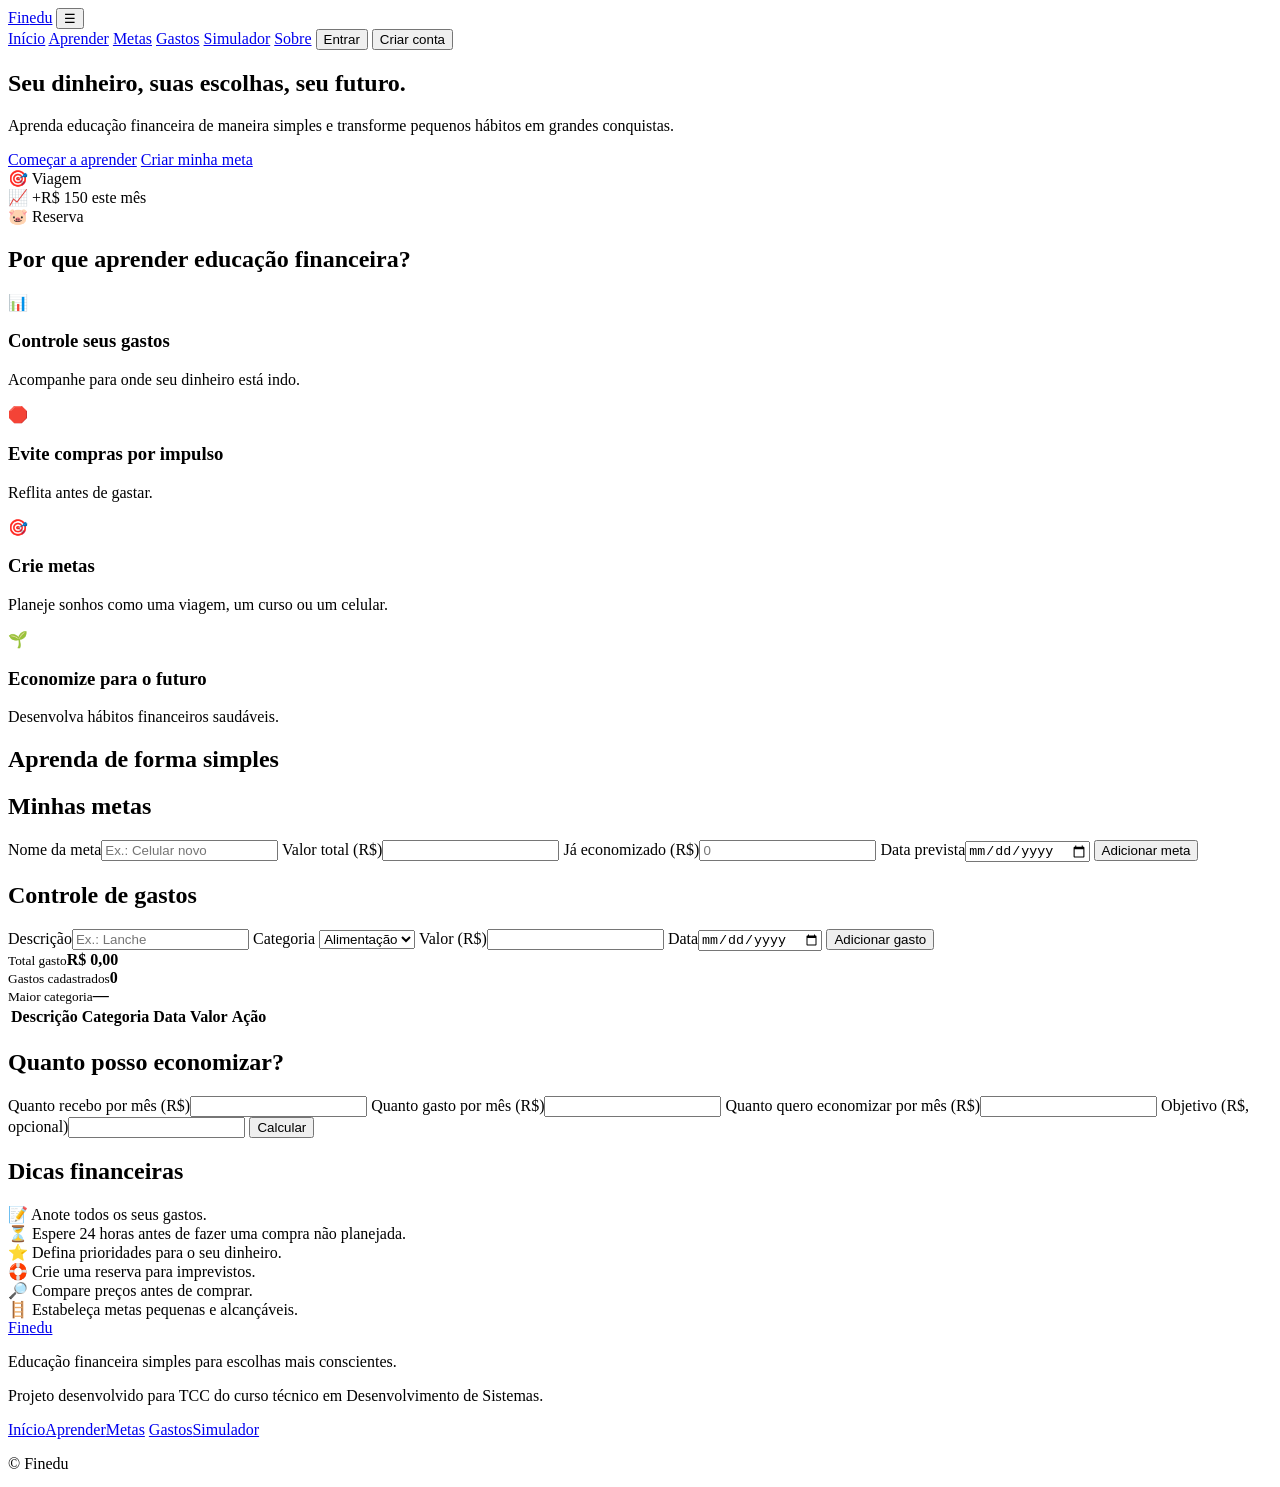
==== index.html @ bc278baf "Adiciona a página principal do Finedu" ====
<!DOCTYPE html>
<html lang="pt-BR">
<head>
  <meta charset="UTF-8">
  <meta name="viewport" content="width=device-width, initial-scale=1">
  <title>Finedu | Educação financeira para jovens</title>
  <meta name="description" content="Educação financeira simples para escolhas mais conscientes.">
  <meta name="theme-color" content="#15803D">
  <link rel="stylesheet" href="style.css">
</head>
<body>

<!-- 1. CABEÇALHO -->
<header class="header">
  <div class="container nav">
    <a href="#inicio" class="logo">Fin<span>edu</span></a>
    <button class="menu-btn" id="menuBtn" aria-label="Abrir menu" aria-expanded="false">☰</button>
    <nav id="menu" class="menu" aria-label="Menu principal">
      <a href="#inicio">Início</a>
      <a href="#aprender">Aprender</a>
      <a href="#metas">Metas</a>
      <a href="#gastos">Gastos</a>
      <a href="#simulador">Simulador</a>
      <a href="#sobre">Sobre</a>
      <button class="btn btn-outline" data-aviso="Em breve você poderá entrar na sua conta!">Entrar</button>
      <button class="btn" data-aviso="Em breve você poderá criar sua conta!">Criar conta</button>
    </nav>
  </div>
</header>

<main>
<!-- 2. HERO -->
<section id="inicio" class="hero">
  <div class="container hero-grid">
    <div>
      <h1>Seu dinheiro, suas escolhas, seu futuro.</h1>
      <p>Aprenda educação financeira de maneira simples e transforme pequenos hábitos em grandes conquistas.</p>
      <div class="hero-btns">
        <a href="#aprender" class="btn">Começar a aprender</a>
        <a href="#metas" class="btn btn-outline">Criar minha meta</a>
      </div>
    </div>
    <div class="hero-art" aria-hidden="true">
      <div class="art-card c1">🎯 Viagem<div class="bar"><i style="width:70%"></i></div></div>
      <div class="art-card c2">📈 +R$ 150 este mês</div>
      <div class="art-card c3">🐷 Reserva<div class="bar"><i style="width:40%"></i></div></div>
    </div>
  </div>
</section>

<!-- 3. POR QUE APRENDER -->
<section class="section alt">
  <div class="container">
    <h2>Por que aprender educação financeira?</h2>
    <div class="grid">
      <article class="card"><span class="icon">📊</span><h3>Controle seus gastos</h3><p>Acompanhe para onde seu dinheiro está indo.</p></article>
      <article class="card"><span class="icon">🛑</span><h3>Evite compras por impulso</h3><p>Reflita antes de gastar.</p></article>
      <article class="card"><span class="icon">🎯</span><h3>Crie metas</h3><p>Planeje sonhos como uma viagem, um curso ou um celular.</p></article>
      <article class="card"><span class="icon">🌱</span><h3>Economize para o futuro</h3><p>Desenvolva hábitos financeiros saudáveis.</p></article>
    </div>
  </div>
</section>

<!-- 4. APRENDER -->
<section id="aprender" class="section">
  <div class="container">
    <h2>Aprenda de forma simples</h2>
    <div class="grid" id="topicos"></div>
  </div>
</section>

<!-- 5. METAS -->
<section id="metas" class="section alt">
  <div class="container">
    <h2>Minhas metas</h2>
    <form id="formMeta" class="card form" novalidate>
      <label>Nome da meta<input type="text" id="metaNome" placeholder="Ex.: Celular novo"></label>
      <label>Valor total (R$)<input type="number" id="metaTotal" min="0" step="0.01"></label>
      <label>Já economizado (R$)<input type="number" id="metaGuardado" min="0" step="0.01" placeholder="0"></label>
      <label>Data prevista<input type="date" id="metaData"></label>
      <button class="btn" type="submit">Adicionar meta</button>
      </form>
    <div class="grid" id="listaMetas"></div>
  </div>
</section>

<!-- 6. GASTOS -->
<section id="gastos" class="section">
  <div class="container">
    <h2>Controle de gastos</h2>
    <form id="formGasto" class="card form" novalidate>
      <label>Descrição<input type="text" id="gastoDesc" placeholder="Ex.: Lanche"></label>
      <label>Categoria
        <select id="gastoCat">
          <option>Alimentação</option><option>Transporte</option><option>Lazer</option>
          <option>Estudos</option><option>Roupas</option><option>Saúde</option><option>Outros</option>
        </select>
      </label>
      <label>Valor (R$)<input type="number" id="gastoValor" min="0" step="0.01"></label>
      <label>Data<input type="date" id="gastoData"></label>
      <button class="btn" type="submit">Adicionar gasto</button>
      </form>
    <div class="resumo">
      <div class="card"><small>Total gasto</small><strong id="totalGasto">R$ 0,00</strong></div>
      <div class="card"><small>Gastos cadastrados</small><strong id="qtdGasto">0</strong></div>
      <div class="card"><small>Maior categoria</small><strong id="topCat">—</strong></div>
    </div>
    <div class="tabela-wrap">
      <table>
        <thead><tr><th>Descrição</th><th>Categoria</th><th>Data</th><th>Valor</th><th>Ação</th></tr></thead>
        <tbody id="listaGastos"></tbody>
      </table>
    </div>
  </div>
</section>

<!-- 7. SIMULADOR -->
<section id="simulador" class="section alt">
  <div class="container">
    <h2>Quanto posso economizar?</h2>
    <form id="formSim" class="card form" novalidate>
      <label>Quanto recebo por mês (R$)<input type="number" id="simRenda" min="0" step="0.01"></label>
      <label>Quanto gasto por mês (R$)<input type="number" id="simGasto" min="0" step="0.01"></label>
      <label>Quanto quero economizar por mês (R$)<input type="number" id="simEco" min="0" step="0.01"></label>
      <label>Objetivo (R$, opcional)<input type="number" id="simObj" min="0" step="0.01"></label>
      <button class="btn" type="submit">Calcular</button>
    </form>
    <div class="card resultado" id="resultadoSim" role="status" hidden></div>
  </div>
</section>

<!-- 8. DICAS -->
<section class="section">
  <div class="container">
    <h2>Dicas financeiras</h2>
    <div class="grid">
      <div class="card dica">📝 Anote todos os seus gastos.</div>
      <div class="card dica">⏳ Espere 24 horas antes de fazer uma compra não planejada.</div>
      <div class="card dica">⭐ Defina prioridades para o seu dinheiro.</div>
      <div class="card dica">🛟 Crie uma reserva para imprevistos.</div>
      <div class="card dica">🔎 Compare preços antes de comprar.</div>
      <div class="card dica">🪜 Estabeleça metas pequenas e alcançáveis.</div>
    </div>
  </div>
</section>
</main>

<!-- 9. RODAPÉ -->
<footer id="sobre" class="footer">
  <div class="container foot-grid">
    <div>
      <a href="#inicio" class="logo">Fin<span>edu</span></a>
      <p>Educação financeira simples para escolhas mais conscientes.</p>
      <p>Projeto desenvolvido para TCC do curso técnico em Desenvolvimento de Sistemas.</p>
    </div>
    <nav aria-label="Links do rodapé">
      <a href="#inicio">Início</a><a href="#aprender">Aprender</a><a href="#metas">Metas</a>
      <a href="#gastos">Gastos</a><a href="#simulador">Simulador</a>
    </nav>
  </div>
  <p class="copy">© <span id="ano"></span> Finedu</p>
</footer>

<!-- MODAL (conteúdos e avisos) -->
<div class="modal" id="modal" hidden>
  <div class="modal-box" role="dialog" aria-modal="true" aria-labelledby="modalTitulo">
    <button class="fechar" id="fecharModal" aria-label="Fechar">✕</button>
    <h3 id="modalTitulo"></h3>
    <p id="modalTexto"></p>
  </div>
</div>

<div id="toast" class="toast" role="status" aria-live="polite"></div>
<script src="script.js"></script>
</body>
</html>
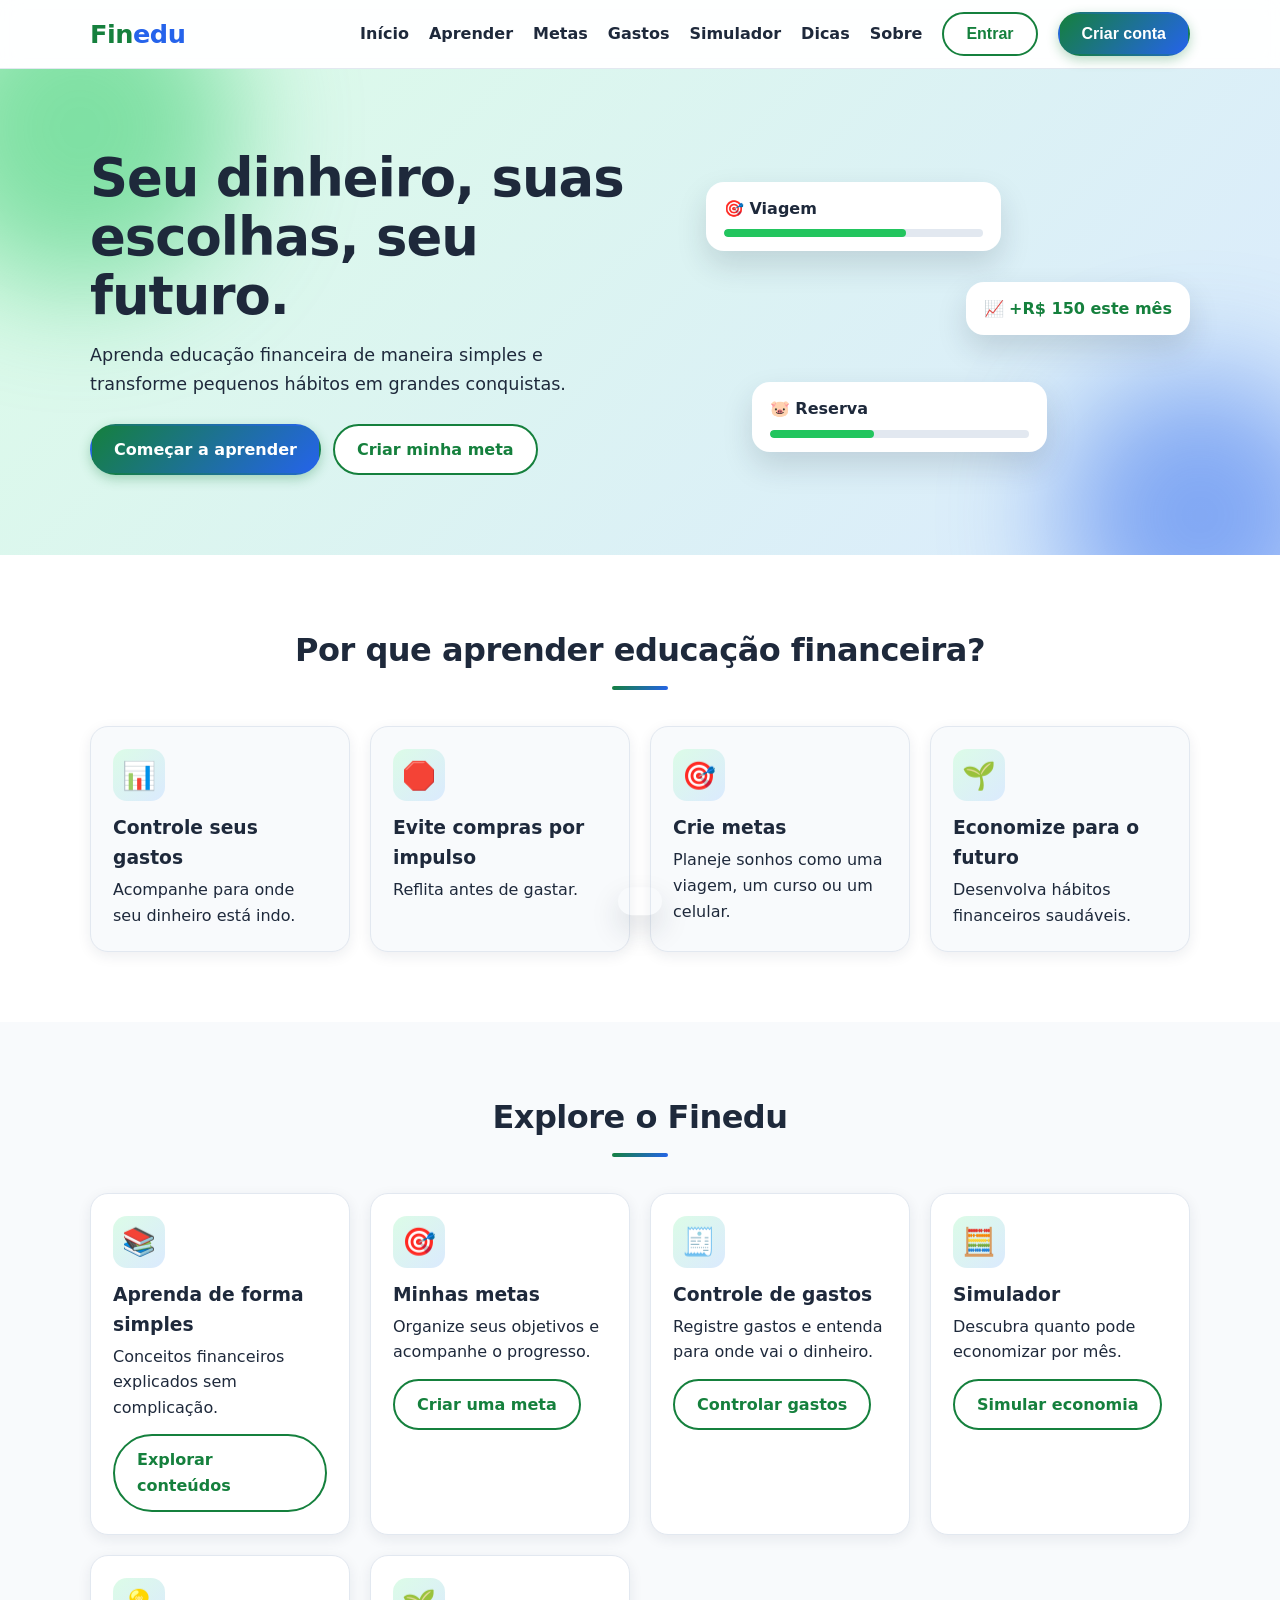
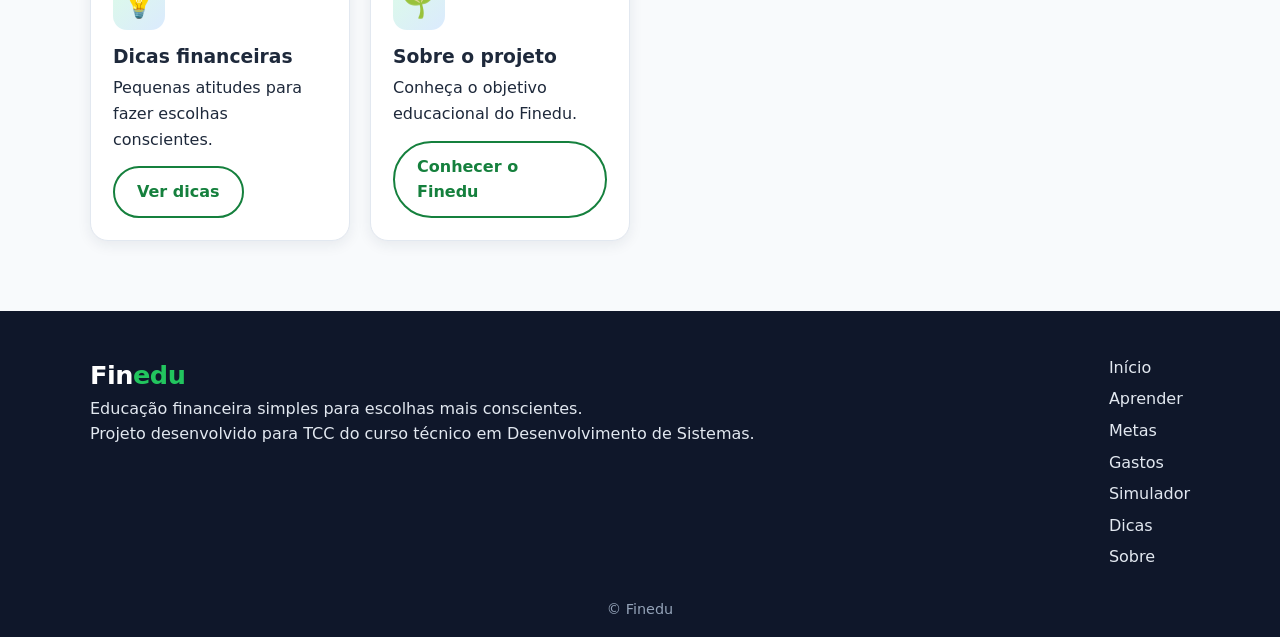
==== commit 0e5e94b6: "Refatora Finedu em páginas separadas" ====
--- a/index.html
+++ b/index.html
@@ -1,55 +1,5 @@
-<!DOCTYPE html>
-<html lang="pt-BR">
-<head>
-  <meta charset="UTF-8">
-  <meta name="viewport" content="width=device-width, initial-scale=1">
-  <title>Finedu | Educação financeira para jovens</title>
-  <meta name="description" content="Educação financeira simples para escolhas mais conscientes.">
-  <meta name="theme-color" content="#15803D">
-  <link rel="stylesheet" href="style.css">
-</head>
-<body>
-
-<!-- 1. CABEÇALHO -->
-<header class="header">
-  <div class="container nav">
-    <a href="#inicio" class="logo">Fin<span>edu</span></a>
-    <button class="menu-btn" id="menuBtn" aria-label="Abrir menu" aria-expanded="false">☰</button>
-    <nav id="menu" class="menu" aria-label="Menu principal">
-      <a href="#inicio">Início</a>
-      <a href="#aprender">Aprender</a>
-      <a href="#metas">Metas</a>
-      <a href="#gastos">Gastos</a>
-      <a href="#simulador">Simulador</a>
-      <a href="#sobre">Sobre</a>
-      <button class="btn btn-outline" data-aviso="Em breve você poderá entrar na sua conta!">Entrar</button>
-      <button class="btn" data-aviso="Em breve você poderá criar sua conta!">Criar conta</button>
-    </nav>
-  </div>
-</header>
-
-<main>
-<!-- 2. HERO -->
-<section id="inicio" class="hero">
-  <div class="container hero-grid">
-    <div>
-      <h1>Seu dinheiro, suas escolhas, seu futuro.</h1>
-      <p>Aprenda educação financeira de maneira simples e transforme pequenos hábitos em grandes conquistas.</p>
-      <div class="hero-btns">
-        <a href="#aprender" class="btn">Começar a aprender</a>
-        <a href="#metas" class="btn btn-outline">Criar minha meta</a>
-      </div>
-    </div>
-    <div class="hero-art" aria-hidden="true">
-      <div class="art-card c1">🎯 Viagem<div class="bar"><i style="width:70%"></i></div></div>
-      <div class="art-card c2">📈 +R$ 150 este mês</div>
-      <div class="art-card c3">🐷 Reserva<div class="bar"><i style="width:40%"></i></div></div>
-    </div>
-  </div>
-</section>
-
-<!-- 3. POR QUE APRENDER -->
-<section class="section alt">
+<!doctype html>
+<html lang="pt-BR"><head><meta charset="UTF-8"><meta name="viewport" content="width=device-width, initial-scale=1"><title>Início | Finedu</title><meta name="description" content="Educação financeira simples para escolhas mais conscientes."><meta name="theme-color" content="#15803D"><link rel="stylesheet" href="style.css"></head><body><header class="header"><div class="container nav"><a href="index.html" class="logo">Fin<span>edu</span></a><button class="menu-btn" id="menuBtn" aria-label="Abrir menu" aria-controls="menu" aria-expanded="false">☰</button><nav id="menu" class="menu" aria-label="Menu principal"><a href="index.html" class="ativo" aria-current="page">Início</a><a href="aprender.html">Aprender</a><a href="metas.html">Metas</a><a href="gastos.html">Gastos</a><a href="simulador.html">Simulador</a><a href="dicas.html">Dicas</a><a href="sobre.html">Sobre</a><button class="btn btn-outline" type="button" data-aviso="Em breve você poderá entrar na sua conta!">Entrar</button><button class="btn" type="button" data-aviso="Em breve você poderá criar sua conta!">Criar conta</button></nav></div></header><main><section id="inicio" class="hero"><div class="container hero-grid"><div><h1>Seu dinheiro, suas escolhas, seu futuro.</h1><p>Aprenda educação financeira de maneira simples e transforme pequenos hábitos em grandes conquistas.</p><div class="hero-btns"><a href="aprender.html" class="btn">Começar a aprender</a><a href="metas.html" class="btn btn-outline">Criar minha meta</a></div></div><div class="hero-art" aria-hidden="true"><div class="art-card c1">🎯 Viagem<div class="bar"><i style="width:70%"></i></div></div><div class="art-card c2">📈 +R$ 150 este mês</div><div class="art-card c3">🐷 Reserva<div class="bar"><i style="width:40%"></i></div></div></div></div></section><section class="section alt">
   <div class="container">
     <h2>Por que aprender educação financeira?</h2>
     <div class="grid">
@@ -59,118 +9,4 @@
       <article class="card"><span class="icon">🌱</span><h3>Economize para o futuro</h3><p>Desenvolva hábitos financeiros saudáveis.</p></article>
     </div>
   </div>
-</section>
-
-<!-- 4. APRENDER -->
-<section id="aprender" class="section">
-  <div class="container">
-    <h2>Aprenda de forma simples</h2>
-    <div class="grid" id="topicos"></div>
-  </div>
-</section>
-
-<!-- 5. METAS -->
-<section id="metas" class="section alt">
-  <div class="container">
-    <h2>Minhas metas</h2>
-    <form id="formMeta" class="card form" novalidate>
-      <label>Nome da meta<input type="text" id="metaNome" placeholder="Ex.: Celular novo"></label>
-      <label>Valor total (R$)<input type="number" id="metaTotal" min="0" step="0.01"></label>
-      <label>Já economizado (R$)<input type="number" id="metaGuardado" min="0" step="0.01" placeholder="0"></label>
-      <label>Data prevista<input type="date" id="metaData"></label>
-      <button class="btn" type="submit">Adicionar meta</button>
-      </form>
-    <div class="grid" id="listaMetas"></div>
-  </div>
-</section>
-
-<!-- 6. GASTOS -->
-<section id="gastos" class="section">
-  <div class="container">
-    <h2>Controle de gastos</h2>
-    <form id="formGasto" class="card form" novalidate>
-      <label>Descrição<input type="text" id="gastoDesc" placeholder="Ex.: Lanche"></label>
-      <label>Categoria
-        <select id="gastoCat">
-          <option>Alimentação</option><option>Transporte</option><option>Lazer</option>
-          <option>Estudos</option><option>Roupas</option><option>Saúde</option><option>Outros</option>
-        </select>
-      </label>
-      <label>Valor (R$)<input type="number" id="gastoValor" min="0" step="0.01"></label>
-      <label>Data<input type="date" id="gastoData"></label>
-      <button class="btn" type="submit">Adicionar gasto</button>
-      </form>
-    <div class="resumo">
-      <div class="card"><small>Total gasto</small><strong id="totalGasto">R$ 0,00</strong></div>
-      <div class="card"><small>Gastos cadastrados</small><strong id="qtdGasto">0</strong></div>
-      <div class="card"><small>Maior categoria</small><strong id="topCat">—</strong></div>
-    </div>
-    <div class="tabela-wrap">
-      <table>
-        <thead><tr><th>Descrição</th><th>Categoria</th><th>Data</th><th>Valor</th><th>Ação</th></tr></thead>
-        <tbody id="listaGastos"></tbody>
-      </table>
-    </div>
-  </div>
-</section>
-
-<!-- 7. SIMULADOR -->
-<section id="simulador" class="section alt">
-  <div class="container">
-    <h2>Quanto posso economizar?</h2>
-    <form id="formSim" class="card form" novalidate>
-      <label>Quanto recebo por mês (R$)<input type="number" id="simRenda" min="0" step="0.01"></label>
-      <label>Quanto gasto por mês (R$)<input type="number" id="simGasto" min="0" step="0.01"></label>
-      <label>Quanto quero economizar por mês (R$)<input type="number" id="simEco" min="0" step="0.01"></label>
-      <label>Objetivo (R$, opcional)<input type="number" id="simObj" min="0" step="0.01"></label>
-      <button class="btn" type="submit">Calcular</button>
-    </form>
-    <div class="card resultado" id="resultadoSim" role="status" hidden></div>
-  </div>
-</section>
-
-<!-- 8. DICAS -->
-<section class="section">
-  <div class="container">
-    <h2>Dicas financeiras</h2>
-    <div class="grid">
-      <div class="card dica">📝 Anote todos os seus gastos.</div>
-      <div class="card dica">⏳ Espere 24 horas antes de fazer uma compra não planejada.</div>
-      <div class="card dica">⭐ Defina prioridades para o seu dinheiro.</div>
-      <div class="card dica">🛟 Crie uma reserva para imprevistos.</div>
-      <div class="card dica">🔎 Compare preços antes de comprar.</div>
-      <div class="card dica">🪜 Estabeleça metas pequenas e alcançáveis.</div>
-    </div>
-  </div>
-</section>
-</main>
-
-<!-- 9. RODAPÉ -->
-<footer id="sobre" class="footer">
-  <div class="container foot-grid">
-    <div>
-      <a href="#inicio" class="logo">Fin<span>edu</span></a>
-      <p>Educação financeira simples para escolhas mais conscientes.</p>
-      <p>Projeto desenvolvido para TCC do curso técnico em Desenvolvimento de Sistemas.</p>
-    </div>
-    <nav aria-label="Links do rodapé">
-      <a href="#inicio">Início</a><a href="#aprender">Aprender</a><a href="#metas">Metas</a>
-      <a href="#gastos">Gastos</a><a href="#simulador">Simulador</a>
-    </nav>
-  </div>
-  <p class="copy">© <span id="ano"></span> Finedu</p>
-</footer>
-
-<!-- MODAL (conteúdos e avisos) -->
-<div class="modal" id="modal" hidden>
-  <div class="modal-box" role="dialog" aria-modal="true" aria-labelledby="modalTitulo">
-    <button class="fechar" id="fecharModal" aria-label="Fechar">✕</button>
-    <h3 id="modalTitulo"></h3>
-    <p id="modalTexto"></p>
-  </div>
-</div>
-
-<div id="toast" class="toast" role="status" aria-live="polite"></div>
-<script src="script.js"></script>
-</body>
-</html>
+</section><section class="section"><div class="container"><h2>Explore o Finedu</h2><div class="grid"><article class="card"><span class="icon" aria-hidden="true">📚</span><h3>Aprenda de forma simples</h3><p>Conceitos financeiros explicados sem complicação.</p><a class="btn btn-outline" href="aprender.html">Explorar conteúdos</a></article><article class="card"><span class="icon" aria-hidden="true">🎯</span><h3>Minhas metas</h3><p>Organize seus objetivos e acompanhe o progresso.</p><a class="btn btn-outline" href="metas.html">Criar uma meta</a></article><article class="card"><span class="icon" aria-hidden="true">🧾</span><h3>Controle de gastos</h3><p>Registre gastos e entenda para onde vai o dinheiro.</p><a class="btn btn-outline" href="gastos.html">Controlar gastos</a></article><article class="card"><span class="icon" aria-hidden="true">🧮</span><h3>Simulador</h3><p>Descubra quanto pode economizar por mês.</p><a class="btn btn-outline" href="simulador.html">Simular economia</a></article><article class="card"><span class="icon" aria-hidden="true">💡</span><h3>Dicas financeiras</h3><p>Pequenas atitudes para fazer escolhas conscientes.</p><a class="btn btn-outline" href="dicas.html">Ver dicas</a></article><article class="card"><span class="icon" aria-hidden="true">🌱</span><h3>Sobre o projeto</h3><p>Conheça o objetivo educacional do Finedu.</p><a class="btn btn-outline" href="sobre.html">Conhecer o Finedu</a></article></div></div></section></main><footer class="footer"><div class="container foot-grid"><div><a href="index.html" class="logo">Fin<span>edu</span></a><p>Educação financeira simples para escolhas mais conscientes.</p><p>Projeto desenvolvido para TCC do curso técnico em Desenvolvimento de Sistemas.</p></div><nav aria-label="Links do rodapé"><a href="index.html">Início</a><a href="aprender.html">Aprender</a><a href="metas.html">Metas</a><a href="gastos.html">Gastos</a><a href="simulador.html">Simulador</a><a href="dicas.html">Dicas</a><a href="sobre.html">Sobre</a></nav></div><p class="copy">© <span id="ano"></span> Finedu</p></footer><div class="modal" id="modal" hidden><div class="modal-box" role="dialog" aria-modal="true" aria-labelledby="modalTitulo"><button class="fechar" id="fecharModal" aria-label="Fechar">✕</button><h3 id="modalTitulo"></h3><p id="modalTexto"></p></div></div><div id="toast" class="toast" role="status" aria-live="polite"></div><script src="script.js"></script></body></html>
--- a/style.css
+++ b/style.css
@@ -0,0 +1,141 @@
+/* ===== Variáveis ===== */
+:root {
+  --verde: #22C55E; --verde-escuro: #15803D; --azul: #2563EB;
+  --fundo: #F8FAFC; --texto: #1E293B; --cinza: #E2E8F0; --erro: #B91C1C;
+  --grad: linear-gradient(135deg, #15803D, #2563EB);
+  --raio: 18px; --sombra: 0 4px 14px rgba(30, 41, 59, .08); --sombra-forte: 0 14px 30px rgba(30, 41, 59, .15);
+}
+* { box-sizing: border-box; margin: 0; }
+html { scroll-behavior: smooth; scroll-padding-top: 70px; }
+body { font-family: system-ui, -apple-system, "Segoe UI", Arial, sans-serif; background: var(--fundo); color: var(--texto); line-height: 1.6; }
+a { color: inherit; text-decoration: none; }
+:focus-visible { outline: 3px solid var(--azul); outline-offset: 2px; }
+.container { width: min(1100px, 92%); margin: auto; }
+
+/* ===== Animações ===== */
+@keyframes subir { from { opacity: 0; transform: translateY(28px); } }
+@keyframes flutuar { 50% { transform: translateY(-10px); } }
+.reveal { opacity: 0; }
+.reveal.visivel { opacity: 1; animation: subir .7s ease backwards; animation-delay: var(--d, 0ms); }
+
+/* ===== Cabeçalho ===== */
+.header { position: sticky; top: 0; z-index: 10; background: rgba(255, 255, 255, .85); backdrop-filter: blur(10px); box-shadow: 0 1px 0 var(--cinza); }
+.nav { display: flex; justify-content: space-between; align-items: center; padding: 12px 0; }
+.logo { font-size: 1.6rem; font-weight: 800; color: var(--verde-escuro); letter-spacing: -.5px; }
+.logo span { color: var(--azul); }
+.menu { display: flex; align-items: center; gap: 20px; }
+.menu a:not(.btn) { font-weight: 600; position: relative; }
+.menu a:not(.btn)::after { content: ""; position: absolute; left: 0; bottom: -4px; width: 0; height: 2px; background: var(--azul); transition: width .3s; }
+.menu a:not(.btn):hover::after { width: 100%; }
+.menu-btn { display: none; font-size: 1.6rem; background: none; border: 0; cursor: pointer; color: var(--texto); }
+
+/* ===== Botões ===== */
+.btn { display: inline-block; background: var(--grad); color: #fff; border: 2px solid transparent; padding: 11px 22px; border-radius: 999px;
+  font-weight: 700; font-size: 1rem; cursor: pointer; box-shadow: 0 4px 12px rgba(21, 128, 61, .3); transition: transform .25s, box-shadow .25s, filter .25s; }
+.btn:hover { transform: translateY(-3px); box-shadow: 0 10px 20px rgba(37, 99, 235, .3); filter: brightness(1.08); }
+.btn:active { transform: translateY(0); }
+.btn-outline { background: #fff; color: var(--verde-escuro); border-color: var(--verde-escuro); box-shadow: none; }
+.btn-outline:hover { background: var(--verde-escuro); color: #fff; }
+
+/* ===== Hero ===== */
+.hero { position: relative; overflow: hidden; background: linear-gradient(135deg, #DCFCE7, #DBEAFE); padding: 80px 0; }
+.hero::before, .hero::after { content: ""; position: absolute; border-radius: 50%; filter: blur(60px); opacity: .5; }
+.hero::before { width: 320px; height: 320px; background: var(--verde); top: -100px; left: -80px; }
+.hero::after { width: 280px; height: 280px; background: var(--azul); bottom: -100px; right: -60px; }
+.hero-grid { position: relative; z-index: 1; display: grid; grid-template-columns: 1.1fr 1fr; gap: 30px; align-items: center; }
+.hero h1 { font-size: clamp(2rem, 5.5vw, 3.3rem); line-height: 1.12; margin-bottom: 16px; letter-spacing: -1px; }
+.hero p { margin-bottom: 26px; font-size: 1.1rem; max-width: 520px; }
+.hero-btns { display: flex; gap: 12px; flex-wrap: wrap; }
+.hero-art { position: relative; min-height: 280px; }
+.art-card { position: absolute; background: #fff; padding: 14px 18px; border-radius: var(--raio); box-shadow: var(--sombra-forte); font-weight: 700; animation: flutuar 5s ease-in-out infinite; }
+.c1 { top: 10px; left: 5%; width: 58%; }
+.c2 { top: 110px; right: 0; color: var(--verde-escuro); animation-delay: -1.5s; }
+.c3 { bottom: 0; left: 14%; width: 58%; animation-delay: -3s; }
+.bar { height: 8px; background: var(--cinza); border-radius: 99px; margin-top: 8px; overflow: hidden; }
+.bar i { display: block; height: 100%; background: var(--verde); border-radius: 99px; }
+
+/* ===== Seções e cards ===== */
+.section { padding: 70px 0; } .alt { background: #fff; }
+h2 { font-size: clamp(1.6rem, 4vw, 2rem); margin-bottom: 36px; text-align: center; letter-spacing: -.5px; }
+h2::after { content: ""; display: block; width: 56px; height: 4px; margin: 10px auto 0; background: var(--grad); border-radius: 99px; }
+.grid { display: grid; grid-template-columns: repeat(auto-fit, minmax(240px, 1fr)); gap: 20px; }
+.card { background: #fff; border: 1px solid var(--cinza); border-radius: var(--raio); box-shadow: var(--sombra); padding: 22px; transition: transform .3s, box-shadow .3s, border-color .3s; }
+.alt .card { background: var(--fundo); }
+.card:hover { transform: translateY(-6px); box-shadow: var(--sombra-forte); border-color: var(--verde); }
+.icon { display: inline-grid; place-items: center; width: 52px; height: 52px; font-size: 1.7rem; border-radius: 14px; background: linear-gradient(135deg, #DCFCE7, #DBEAFE); }
+.card h3 { margin: 12px 0 4px; } .card .btn { margin-top: 14px; }
+.dica { font-weight: 600; border-left: 5px solid var(--verde); }
+
+/* ===== Formulários ===== */
+.form { display: grid; grid-template-columns: repeat(auto-fit, minmax(200px, 1fr)); gap: 16px; align-items: start; margin-bottom: 28px; }
+.form:hover { transform: none; }
+label { display: grid; gap: 4px; font-weight: 600; font-size: .95rem; }
+input, select { padding: 11px 12px; border: 2px solid var(--cinza); border-radius: 12px; font-size: 1rem; background: #fff; font-family: inherit; transition: border-color .2s, box-shadow .2s; }
+input:focus, select:focus { border-color: var(--azul); box-shadow: 0 0 0 3px rgba(37, 99, 235, .15); outline: 0; }
+input.invalido { border-color: var(--erro); background: #FEF2F2; }
+.erro-txt { color: var(--erro); font-weight: 600; font-size: .85rem; }
+.form .btn { align-self: end; }
+
+/* ===== Aviso (toast) ===== */
+.toast { position: fixed; left: 50%; bottom: 24px; transform: translate(-50%, 140%); z-index: 30; padding: 14px 22px; border-radius: 14px;
+  font-weight: 700; color: #fff; box-shadow: var(--sombra-forte); transition: transform .4s cubic-bezier(.2, .9, .3, 1.2); max-width: 90%; text-align: center; }
+.toast.ok { background: var(--verde-escuro); } .toast.erro { background: var(--erro); }
+.toast.mostrar { transform: translate(-50%, 0); }
+
+/* ===== Metas ===== */
+.progresso { height: 14px; background: var(--cinza); border-radius: 99px; overflow: hidden; margin: 12px 0 6px; }
+.progresso i { display: block; width: 0; height: 100%; background: linear-gradient(90deg, var(--verde), var(--azul)); border-radius: 99px; transition: width 1.2s cubic-bezier(.2, .8, .2, 1); }
+.excluir { background: #fff; border: 2px solid var(--erro); color: var(--erro); border-radius: 999px; padding: 5px 14px; cursor: pointer; font-weight: 700; margin-top: 8px; transition: background .2s, color .2s, transform .2s; }
+.excluir:hover { background: var(--erro); color: #fff; transform: scale(1.05); }
+
+/* ===== Gastos ===== */
+.resumo { display: grid; grid-template-columns: repeat(auto-fit, minmax(180px, 1fr)); gap: 16px; margin-bottom: 22px; }
+.resumo small { display: block; color: #475569; } .resumo strong { font-size: 1.4rem; color: var(--azul); }
+.tabela-wrap { overflow-x: auto; background: #fff; border-radius: var(--raio); box-shadow: var(--sombra); }
+table { width: 100%; border-collapse: collapse; min-width: 560px; }
+th, td { padding: 13px 14px; text-align: left; border-bottom: 1px solid var(--cinza); }
+th { background: #F1F5F9; } tbody tr { transition: background .2s; } tbody tr:hover { background: #F0FDF4; }
+
+/* ===== Simulador ===== */
+.resultado { font-size: 1.05rem; border-left: 5px solid var(--azul); } .resultado p + p { margin-top: 10px; }
+
+/* ===== Rodapé ===== */
+.footer { background: #0F172A; color: #E2E8F0; padding: 44px 0 16px; }
+.footer .logo { color: #fff; } .footer .logo span { color: var(--verde); }
+.foot-grid { display: flex; justify-content: space-between; gap: 24px; flex-wrap: wrap; }
+.foot-grid nav { display: grid; gap: 6px; } .foot-grid a:hover { color: var(--verde); }
+.copy { text-align: center; margin-top: 28px; font-size: .9rem; color: #94A3B8; }
+
+/* ===== Modal ===== */
+.modal { position: fixed; inset: 0; background: rgba(15, 23, 42, .6); backdrop-filter: blur(4px); display: grid; place-items: center; z-index: 40; padding: 16px; }
+.modal[hidden] { display: none; }
+.modal-box { background: #fff; border-radius: var(--raio); padding: 30px; max-width: 520px; position: relative; animation: subir .35s ease; }
+.modal-box h3 { margin-bottom: 10px; color: var(--verde-escuro); }
+.fechar { position: absolute; top: 10px; right: 12px; background: none; border: 0; font-size: 1.2rem; cursor: pointer; }
+
+/* ===== Responsivo ===== */
+@media (max-width: 800px) {
+  .menu-btn { display: block; }
+  .menu { display: none; position: absolute; top: 100%; left: 0; right: 0; background: #fff; flex-direction: column; align-items: stretch; gap: 12px; padding: 16px 4%; box-shadow: var(--sombra); }
+  .menu.aberto { display: flex; animation: subir .3s ease; }
+  .menu .btn { text-align: center; }
+  .hero { padding: 50px 0; }
+  .hero-grid { grid-template-columns: 1fr; }
+  .hero-art { min-height: 250px; }
+}
+@media (max-width: 600px) {
+  .section { padding: 48px 0; }
+  .hero-btns .btn, .form .btn { width: 100%; text-align: center; }
+  input, select { font-size: 16px; } /* evita zoom automático no iPhone */
+  /* Tabela vira lista de cards */
+  table { min-width: 0; } thead { display: none; }
+  tr { display: block; padding: 12px 14px; border-bottom: 1px solid var(--cinza); }
+  td { display: flex; justify-content: space-between; gap: 12px; border: 0; padding: 4px 0; }
+  td::before { content: attr(data-label); font-weight: 700; color: #475569; }
+}
+
+/* Respeita quem prefere menos movimento */
+@media (prefers-reduced-motion: reduce) {
+  *, *::before, *::after { animation: none !important; transition: none !important; scroll-behavior: auto !important; }
+  .reveal { opacity: 1; }
+}
